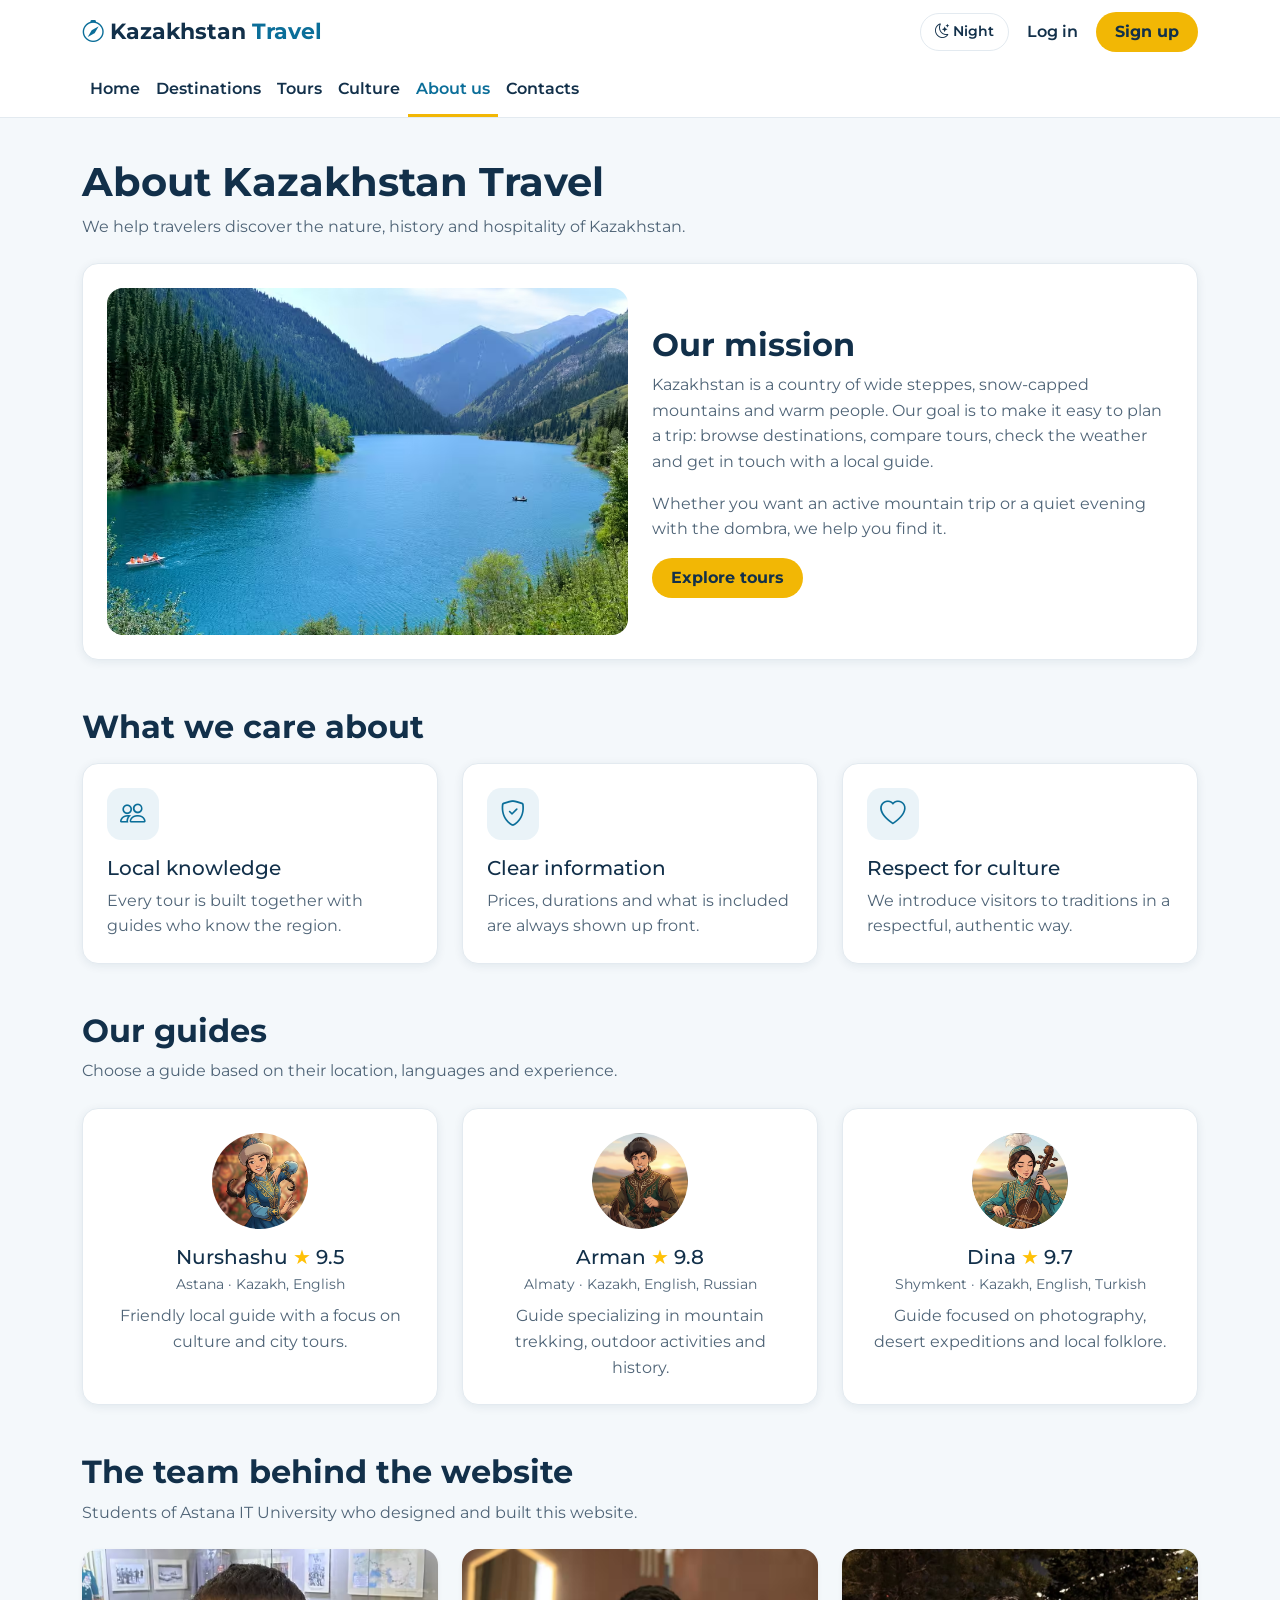
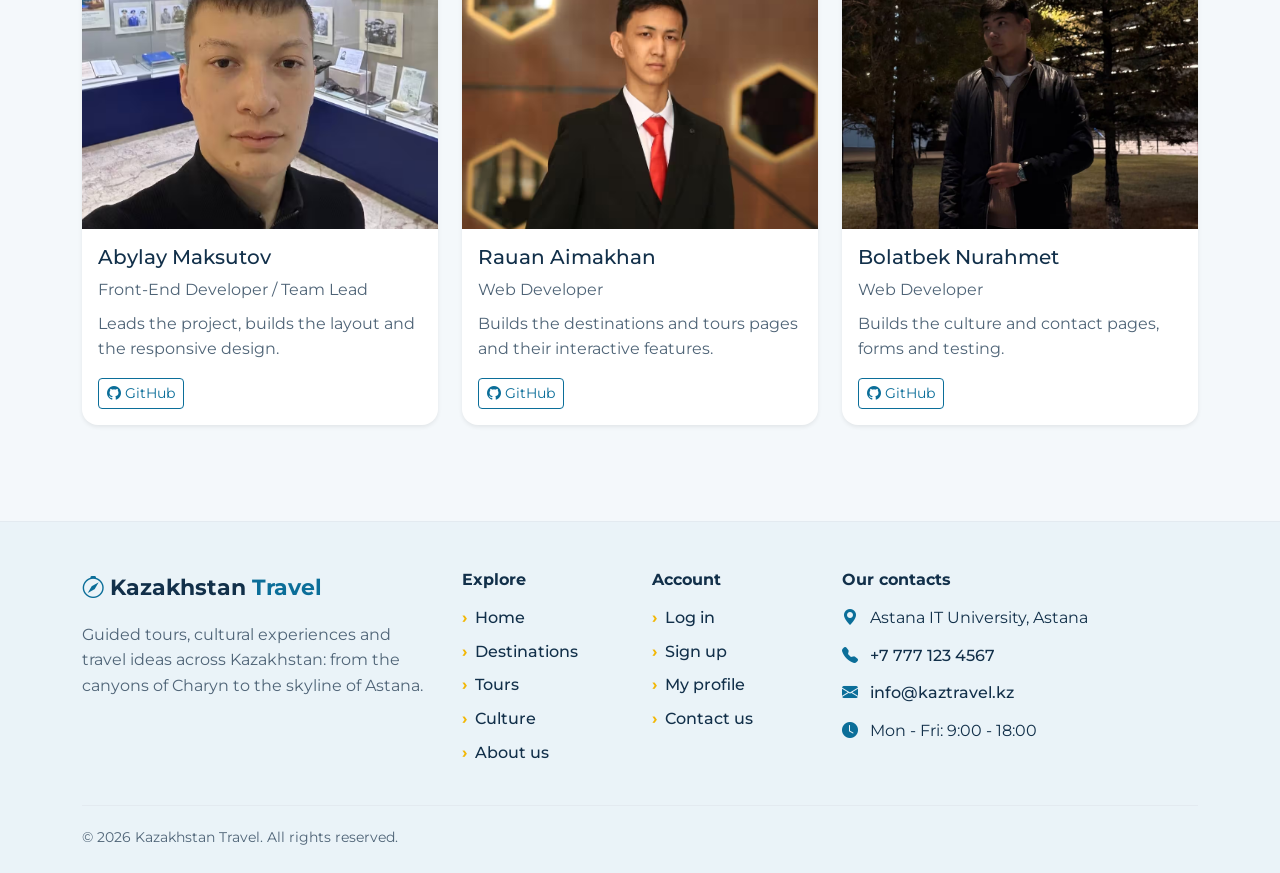
==== about.html @ e390ed1d "Remove unused sound files and delete team.html; update tours.html with new layout and content enhanc" ====
<!DOCTYPE html>
<html lang="en">

<head>
    <meta charset="UTF-8">
    <meta name="viewport" content="width=device-width, initial-scale=1.0">
    <meta name="description" content="About Kazakhstan Travel: our mission, guides and the team behind the website">
    <title>About us | Kazakhstan Travel</title>
    <link rel="icon" href="data:image/svg+xml,%3Csvg xmlns='http://www.w3.org/2000/svg' viewBox='0 0 100 100'%3E%3Ctext y='.9em' font-size='90'%3E%F0%9F%8F%94%EF%B8%8F%3C/text%3E%3C/svg%3E">
    <link href="https://cdn.jsdelivr.net/npm/bootstrap@5.3.3/dist/css/bootstrap.min.css" rel="stylesheet">
    <link href="https://cdn.jsdelivr.net/npm/bootstrap-icons@1.11.3/font/bootstrap-icons.min.css" rel="stylesheet">
    <link rel="stylesheet" href="css/style.css">
    <script src="js/theme.js"></script>
</head>

<body class="d-flex flex-column min-vh-100">
    <header class="site-header">
        <div class="container">
            <div class="header-top">
                <a class="brand" href="index.html"><i class="bi bi-compass" aria-hidden="true"></i> Kazakhstan <span>Travel</span></a>
                <div class="header-actions">
                    <button type="button" id="theme-toggle" class="btn-outline-brand" aria-pressed="false">Night</button>
                    <div id="auth-area">
                        <a href="login.html" class="auth-link">Log in</a>
                        <a href="register.html" class="btn-brand">Sign up</a>
                    </div>
                    <button type="button" class="menu-toggle d-lg-none" data-bs-toggle="collapse"
                        data-bs-target="#navbarNav" aria-controls="navbarNav" aria-expanded="false"
                        aria-label="Toggle navigation">&#9776;</button>
                </div>
            </div>
            <nav class="navbar navbar-expand-lg p-0" aria-label="Main navigation">
                <div class="collapse navbar-collapse" id="navbarNav">
                    <ul class="navbar-nav main-menu">
                    <li class="nav-item"><a class="nav-link" href="index.html">Home</a></li>
                    <li class="nav-item"><a class="nav-link" href="destinations.html">Destinations</a></li>
                    <li class="nav-item"><a class="nav-link" href="tours.html">Tours</a></li>
                    <li class="nav-item"><a class="nav-link" href="culture.html">Culture</a></li>
                    <li class="nav-item"><a class="nav-link active" href="about.html" aria-current="page">About us</a></li>
                    <li class="nav-item"><a class="nav-link" href="contact.html">Contacts</a></li>
                    </ul>
                </div>
            </nav>
        </div>
    </header>

    <main class="flex-grow-1">
        <div class="container">
            <header class="page-header">
                <h1 class="section-heading">About Kazakhstan Travel</h1>
                <p class="section-intro mb-0">We help travelers discover the nature, history and hospitality of Kazakhstan.</p>
            </header>

            <section class="mb-5" aria-labelledby="mission-title">
                <div class="panel">
                    <div class="row g-4 align-items-center">
                        <div class="col-12 col-md-6">
                            <img src="images/banner.avif" class="img-fluid rounded-4 w-100" alt="Landscape of Kazakhstan" loading="lazy">
                        </div>
                        <div class="col-12 col-md-6">
                            <h2 id="mission-title" class="section-heading">Our mission</h2>
                            <p class="text-secondary">Kazakhstan is a country of wide steppes, snow-capped mountains and warm people. Our goal is to make it easy to plan a trip: browse destinations, compare tours, check the weather and get in touch with a local guide.</p>
                            <p class="text-secondary mb-3">Whether you want an active mountain trip or a quiet evening with the dombra, we help you find it.</p>
                            <a href="tours.html" class="btn-brand">Explore tours</a>
                        </div>
                    </div>
                </div>
            </section>

            <section class="mb-5" aria-labelledby="values-title">
                <h2 id="values-title" class="section-heading mb-3">What we care about</h2>
                <div class="row g-4">
                    <div class="col-12 col-md-4"><article class="panel feature-card"><span class="feature-icon"><i class="bi bi-people" aria-hidden="true"></i></span><h3 class="h5">Local knowledge</h3><p class="text-secondary mb-0">Every tour is built together with guides who know the region.</p></article></div>
                    <div class="col-12 col-md-4"><article class="panel feature-card"><span class="feature-icon"><i class="bi bi-shield-check" aria-hidden="true"></i></span><h3 class="h5">Clear information</h3><p class="text-secondary mb-0">Prices, durations and what is included are always shown up front.</p></article></div>
                    <div class="col-12 col-md-4"><article class="panel feature-card"><span class="feature-icon"><i class="bi bi-heart" aria-hidden="true"></i></span><h3 class="h5">Respect for culture</h3><p class="text-secondary mb-0">We introduce visitors to traditions in a respectful, authentic way.</p></article></div>
                </div>
            </section>

            <section class="mb-5" aria-labelledby="guides-title">
                <h2 id="guides-title" class="section-heading">Our guides</h2>
                <p class="section-intro mb-4">Choose a guide based on their location, languages and experience.</p>
                <div class="row g-4">
                <div class="col-12 col-md-4">
                    <article class="panel text-center h-100 feature-card">
                        <img src="images/Nurshashy_avatar.avif" alt="Nurshashu, local guide" class="guide-avatar mb-3" loading="lazy">
                        <h3 class="h5 mb-1">Nurshashu <span class="text-warning">&#9733;</span> 9.5</h3>
                        <p class="small text-muted mb-2">Astana &middot; Kazakh, English</p>
                        <p class="text-secondary mb-0">Friendly local guide with a focus on culture and city tours.</p>
                    </article>
                </div>
                <div class="col-12 col-md-4">
                    <article class="panel text-center h-100 feature-card">
                        <img src="images/arman_guide.avif" alt="Arman, local guide" class="guide-avatar mb-3" loading="lazy">
                        <h3 class="h5 mb-1">Arman <span class="text-warning">&#9733;</span> 9.8</h3>
                        <p class="small text-muted mb-2">Almaty &middot; Kazakh, English, Russian</p>
                        <p class="text-secondary mb-0">Guide specializing in mountain trekking, outdoor activities and history.</p>
                    </article>
                </div>
                <div class="col-12 col-md-4">
                    <article class="panel text-center h-100 feature-card">
                        <img src="images/dina_guide.avif" alt="Dina, local guide" class="guide-avatar mb-3" loading="lazy">
                        <h3 class="h5 mb-1">Dina <span class="text-warning">&#9733;</span> 9.7</h3>
                        <p class="small text-muted mb-2">Shymkent &middot; Kazakh, English, Turkish</p>
                        <p class="text-secondary mb-0">Guide focused on photography, desert expeditions and local folklore.</p>
                    </article>
                </div>
                </div>
            </section>

            <section class="mb-5" aria-labelledby="team-title">
                <h2 id="team-title" class="section-heading">The team behind the website</h2>
                <p class="section-intro mb-4">Students of Astana IT University who designed and built this website.</p>
                <div class="row g-4">
                <div class="col-12 col-md-6 col-lg-4">
                    <article class="card h-100 border-0 shadow-sm place-card">
                        <img src="images/Abylai.avif" class="card-img-top team-image" alt="Abylay Maksutov" loading="lazy">
                        <div class="card-body d-flex flex-column">
                            <h3 class="h5 card-title">Abylay Maksutov</h3>
                            <p class="text-muted mb-2">Front-End Developer / Team Lead</p>
                            <p class="card-text text-secondary">Leads the project, builds the layout and the responsive design.</p>
                            <a href="https://github.com/Abylay612" target="_blank" rel="noopener noreferrer" class="btn btn-outline-primary btn-sm mt-auto align-self-start"><i class="bi bi-github" aria-hidden="true"></i> GitHub</a>
                        </div>
                    </article>
                </div>
                <div class="col-12 col-md-6 col-lg-4">
                    <article class="card h-100 border-0 shadow-sm place-card">
                        <img src="images/Rauan.avif" class="card-img-top team-image" alt="Rauan Aimakhan" loading="lazy">
                        <div class="card-body d-flex flex-column">
                            <h3 class="h5 card-title">Rauan Aimakhan</h3>
                            <p class="text-muted mb-2">Web Developer</p>
                            <p class="card-text text-secondary">Builds the destinations and tours pages and their interactive features.</p>
                            <a href="https://github.com/aymahanrauan-prog" target="_blank" rel="noopener noreferrer" class="btn btn-outline-primary btn-sm mt-auto align-self-start"><i class="bi bi-github" aria-hidden="true"></i> GitHub</a>
                        </div>
                    </article>
                </div>
                <div class="col-12 col-md-6 col-lg-4">
                    <article class="card h-100 border-0 shadow-sm place-card">
                        <img src="images/Nurakhmet.avif" class="card-img-top team-image" alt="Bolatbek Nurahmet" loading="lazy">
                        <div class="card-body d-flex flex-column">
                            <h3 class="h5 card-title">Bolatbek Nurahmet</h3>
                            <p class="text-muted mb-2">Web Developer</p>
                            <p class="card-text text-secondary">Builds the culture and contact pages, forms and testing.</p>
                            <a href="https://github.com/bolatbeknurakhmet" target="_blank" rel="noopener noreferrer" class="btn btn-outline-primary btn-sm mt-auto align-self-start"><i class="bi bi-github" aria-hidden="true"></i> GitHub</a>
                        </div>
                    </article>
                </div>
                </div>
            </section>
        </div>
    </main>

    <footer class="site-footer">
        <div class="container">
            <div class="row g-4">
                <div class="col-12 col-lg-4">
                    <a class="brand" href="index.html"><i class="bi bi-compass" aria-hidden="true"></i> Kazakhstan <span>Travel</span></a>
                    <p class="text-muted mt-3 mb-0">Guided tours, cultural experiences and travel ideas across Kazakhstan: from the canyons of Charyn to the skyline of Astana.</p>
                </div>
                <div class="col-6 col-lg-2">
                    <h2 class="footer-title">Explore</h2>
                    <ul class="footer-links">
                        <li><a href="index.html">Home</a></li>
                        <li><a href="destinations.html">Destinations</a></li>
                        <li><a href="tours.html">Tours</a></li>
                        <li><a href="culture.html">Culture</a></li>
                        <li><a href="about.html">About us</a></li>
                    </ul>
                </div>
                <div class="col-6 col-lg-2">
                    <h2 class="footer-title">Account</h2>
                    <ul class="footer-links">
                        <li><a href="login.html">Log in</a></li>
                        <li><a href="register.html">Sign up</a></li>
                        <li><a href="profile.html">My profile</a></li>
                        <li><a href="contact.html">Contact us</a></li>
                    </ul>
                </div>
                <div class="col-12 col-lg-4">
                    <h2 class="footer-title">Our contacts</h2>
                    <ul class="footer-contact">
                        <li><i class="bi bi-geo-alt-fill" aria-hidden="true"></i><span>Astana IT University, Astana</span></li>
                        <li><i class="bi bi-telephone-fill" aria-hidden="true"></i><a href="tel:+77771234567">+7 777 123 4567</a></li>
                        <li><i class="bi bi-envelope-fill" aria-hidden="true"></i><a href="mailto:info@kaztravel.kz">info@kaztravel.kz</a></li>
                        <li><i class="bi bi-clock-fill" aria-hidden="true"></i><span>Mon - Fri: 9:00 - 18:00</span></li>
                    </ul>
                </div>
            </div>
            <div class="footer-bottom">&copy; 2026 Kazakhstan Travel. All rights reserved.</div>
        </div>
    </footer>
    <button type="button" id="back-to-top" class="back-to-top" aria-label="Back to top"><i class="bi bi-chevron-up" aria-hidden="true"></i></button>

    <script src="https://cdn.jsdelivr.net/npm/bootstrap@5.3.3/dist/js/bootstrap.bundle.min.js"></script>
    <script src="js/auth.js"></script>
    <script src="js/favorites.js"></script>
    <script src="js/nav.js"></script>
    <script src="js/main.js"></script>
</body>

</html>
---- css/style.css ----
/* =========================================================
   Kazakhstan Travel - main stylesheet
   1. Design tokens (colours)   2. Bootstrap overrides
   3. Header / footer           4. Components
   5. Pages                     6. Animations and dark mode
   ========================================================= */
@import url('https://fonts.googleapis.com/css2?family=Montserrat:wght@400;500;600;700&display=swap');

/* ---------- 1. Design tokens ---------- */
:root {
    --brand: #0B6E99;          /* main blue (links, headings, active items) */
    --brand-dark: #095A7D;
    --on-brand: #FFFFFF;       /* text colour placed on the brand blue */
    --accent: #F2B705;         /* gold accent (main buttons, active underline) */
    --accent-hover: #D99F00;
    --ink: #12304A;            /* main text */
    --muted: #4F6477;          /* secondary text */
    --surface: #FFFFFF;        /* cards, header */
    --surface-2: #EAF3F8;      /* soft blocks */
    --page-bg: #F4F8FB;
    --line: #E3EAF0;
    --shadow: 0 2px 10px rgba(18, 48, 74, 0.08);
}

[data-bs-theme="dark"] {
    --brand: #5CC0E8;
    --brand-dark: #8ED3F0;
    --on-brand: #0B1A24;
    --accent-hover: #FFCB2E;
    --ink: #E8EEF4;
    --muted: #A9B6C3;
    --surface: #1B242D;
    --surface-2: #243240;
    --page-bg: #11171D;
    --line: #2E3A46;
    --shadow: 0 2px 10px rgba(0, 0, 0, 0.35);
}

/* ---------- 2. Bootstrap overrides ---------- */
:root,
[data-bs-theme="light"],
[data-bs-theme="dark"] {
    --bs-body-bg: var(--page-bg);
    --bs-body-color: var(--ink);
    --bs-border-color: var(--line);
    --bs-link-color: var(--brand);
    --bs-link-hover-color: var(--brand-dark);
}

body {
    font-family: 'Montserrat', sans-serif;
    line-height: 1.6;
}

h1, h2, h3, h4, h5 { font-weight: 700; color: var(--ink); }
h1 { font-size: 1.9rem; }
@media (min-width: 992px) { h1 { font-size: 2.5rem; } }

a { color: var(--brand); }
.text-secondary, .text-muted { color: var(--muted) !important; }
.text-primary { color: var(--brand) !important; }

.btn-primary {
    --bs-btn-color: var(--on-brand);
    --bs-btn-bg: var(--brand);
    --bs-btn-border-color: var(--brand);
    --bs-btn-hover-color: var(--on-brand);
    --bs-btn-hover-bg: var(--brand-dark);
    --bs-btn-hover-border-color: var(--brand-dark);
    --bs-btn-active-color: var(--on-brand);
    --bs-btn-active-bg: var(--brand-dark);
    --bs-btn-active-border-color: var(--brand-dark);
    --bs-btn-disabled-color: var(--on-brand);
    --bs-btn-disabled-bg: var(--brand);
    --bs-btn-disabled-border-color: var(--brand);
}

.btn-outline-primary {
    --bs-btn-color: var(--brand);
    --bs-btn-border-color: var(--brand);
    --bs-btn-hover-color: var(--on-brand);
    --bs-btn-hover-bg: var(--brand);
    --bs-btn-hover-border-color: var(--brand);
    --bs-btn-active-color: var(--on-brand);
    --bs-btn-active-bg: var(--brand);
    --bs-btn-active-border-color: var(--brand);
}

.card {
    --bs-card-bg: var(--surface);
    --bs-card-border-color: var(--line);
    border-radius: 1rem;
    overflow: hidden;
}

.form-control, .form-select {
    background-color: var(--surface);
    border-color: var(--line);
    color: var(--ink);
}

.form-control:focus, .form-select:focus {
    border-color: var(--brand);
    box-shadow: 0 0 0 0.2rem rgba(11, 110, 153, 0.25);
    background-color: var(--surface);
    color: var(--ink);
}

:focus-visible { outline: 3px solid var(--accent); outline-offset: 2px; }

/* ---------- 3. Header ---------- */
.site-header {
    position: sticky;
    top: 0;
    z-index: 1030;
    background: var(--surface);
    border-bottom: 1px solid var(--line);
}

.header-top {
    display: flex;
    align-items: center;
    justify-content: space-between;
    gap: 1rem;
    padding: 0.75rem 0;
}

.brand {
    font-size: 1.4rem;
    font-weight: 700;
    color: var(--ink);
    text-decoration: none;
    white-space: nowrap;
}

.brand span, .brand i { color: var(--brand); }
.brand:hover { color: var(--ink); }

.header-actions { display: flex; align-items: center; gap: 0.5rem; }
#auth-area { display: flex; align-items: center; gap: 0.5rem; }

.auth-link {
    color: var(--ink);
    font-weight: 600;
    text-decoration: none;
    padding: 0.4rem 0.6rem;
}

.auth-link:hover { color: var(--brand); }

.btn-brand {
    display: inline-block;
    background: var(--accent);
    color: #12304A;
    border: 0;
    border-radius: 999px;
    padding: 0.45rem 1.2rem;
    font-weight: 700;
    text-decoration: none;
    cursor: pointer;
    transition: background-color 0.2s ease, transform 0.2s ease, box-shadow 0.2s ease;
}

.btn-brand:hover {
    background: var(--accent-hover);
    color: #12304A;
    transform: translateY(-2px);
    box-shadow: 0 6px 14px rgba(242, 183, 5, 0.35);
}

.btn-brand-sm { padding: 0.3rem 0.9rem; font-size: 0.875rem; }

.btn-outline-brand {
    border: 1px solid var(--line);
    background: transparent;
    color: var(--ink);
    border-radius: 999px;
    padding: 0.4rem 0.9rem;
    font-weight: 600;
    font-size: 0.9rem;
    transition: border-color 0.2s ease, color 0.2s ease;
}

.btn-outline-brand:hover { border-color: var(--brand); color: var(--brand); }

.menu-toggle {
    background: none;
    border: 1px solid var(--line);
    border-radius: 0.5rem;
    color: var(--ink);
    font-size: 1.25rem;
    line-height: 1;
    padding: 0.35rem 0.7rem;
}

.main-menu .nav-link {
    color: var(--ink);
    font-weight: 600;
    padding: 0.75rem 1rem;
    border-bottom: 3px solid transparent;
    transition: color 0.2s ease, border-color 0.2s ease;
}

.main-menu .nav-link:hover { color: var(--brand); }
.main-menu .nav-link.active { color: var(--brand); border-bottom-color: var(--accent); }

@media (max-width: 991.98px) {
    .main-menu .nav-link { border-bottom: 0; border-left: 3px solid transparent; padding: 0.6rem 0.75rem; }
    .main-menu .nav-link.active { border-left-color: var(--accent); }
    #auth-area .auth-link { display: none; }
}

/* ---------- Footer ---------- */
.site-footer {
    background: var(--surface-2);
    border-top: 1px solid var(--line);
    padding: 3rem 0 1.5rem;
    margin-top: 3rem;
}

.footer-title { font-size: 1rem; margin-bottom: 1rem; }

.footer-links { list-style: none; padding: 0; margin: 0; }
.footer-links li { margin-bottom: 0.5rem; }

.footer-links a, .footer-contact a {
    color: var(--ink);
    text-decoration: none;
    font-weight: 500;
    transition: color 0.2s ease;
}

.footer-links a:hover, .footer-contact a:hover { color: var(--brand); }
.footer-links a::before { content: "\203A"; color: var(--accent); margin-right: 0.5rem; font-weight: 700; }

.footer-contact { list-style: none; padding: 0; margin: 0; }
.footer-contact li { display: flex; gap: 0.75rem; margin-bottom: 0.75rem; align-items: flex-start; }
.footer-contact i { color: var(--brand); }

.footer-bottom {
    border-top: 1px solid var(--line);
    margin-top: 2rem;
    padding-top: 1.25rem;
    color: var(--muted);
    font-size: 0.9rem;
}

.back-to-top {
    position: fixed;
    right: 1.25rem;
    bottom: 1.25rem;
    z-index: 1020;
    width: 46px;
    height: 46px;
    border: 0;
    border-radius: 0.75rem;
    background: var(--accent);
    color: #12304A;
    font-size: 1.2rem;
    box-shadow: var(--shadow);
    opacity: 0;
    visibility: hidden;
    transform: translateY(10px);
    transition: opacity 0.25s ease, transform 0.25s ease, visibility 0s linear 0.25s;
}

.back-to-top.show { opacity: 1; visibility: visible; transform: translateY(0); transition: opacity 0.25s ease, transform 0.25s ease; }
.back-to-top:hover { background: var(--accent-hover); }

/* ---------- 4. Components ---------- */
.panel {
    background: var(--surface);
    border: 1px solid var(--line);
    border-radius: 1rem;
    padding: 1.5rem;
    box-shadow: var(--shadow);
}

.section-heading { font-weight: 700; margin-bottom: 0.5rem; }
.section-intro { color: var(--muted); max-width: 640px; }
.page-header { padding: 2.5rem 0 1.5rem; }

.feature-card { height: 100%; transition: transform 0.25s ease, box-shadow 0.25s ease; }
.feature-card:hover { transform: translateY(-4px); box-shadow: 0 10px 24px rgba(18, 48, 74, 0.14); }

.feature-icon {
    width: 52px;
    height: 52px;
    display: inline-flex;
    align-items: center;
    justify-content: center;
    border-radius: 0.9rem;
    background: var(--surface-2);
    color: var(--brand);
    font-size: 1.6rem;
    margin-bottom: 1rem;
}

.card-fixed-image { height: 210px; object-fit: cover; }
.team-image { height: 280px; object-fit: cover; }
.guide-avatar { width: 96px; height: 96px; object-fit: cover; border-radius: 50%; }

.place-card { transition: transform 0.25s ease, box-shadow 0.25s ease; }
.place-card:hover { transform: translateY(-4px); box-shadow: 0 10px 24px rgba(18, 48, 74, 0.16); }
.place-media { position: relative; }
.place-region { font-size: 0.8rem; font-weight: 600; color: var(--brand); text-transform: uppercase; letter-spacing: 0.04em; }

/* Heart (save) button on cards */
.fav-btn {
    position: absolute;
    top: 0.75rem;
    right: 0.75rem;
    width: 38px;
    height: 38px;
    border: 0;
    border-radius: 50%;
    background: rgba(255, 255, 255, 0.92);
    color: #12304A;
    font-size: 1.1rem;
    display: inline-flex;
    align-items: center;
    justify-content: center;
    transition: transform 0.2s ease, color 0.2s ease;
}

.fav-btn:hover { transform: scale(1.12); color: #d6336c; }
.fav-btn.saved { color: #d6336c; }
.tour-card .fav-btn { position: static; flex-shrink: 0; }

/* Region filter chips */
.region-chip {
    border: 1px solid var(--line);
    background: var(--surface);
    color: var(--ink);
    border-radius: 999px;
    padding: 0.4rem 1rem;
    font-weight: 600;
    font-size: 0.9rem;
    transition: background-color 0.2s ease, color 0.2s ease, border-color 0.2s ease, transform 0.2s ease;
}

.region-chip:hover { border-color: var(--brand); color: var(--brand); transform: translateY(-1px); }
.region-chip.active { background: var(--brand); border-color: var(--brand); color: var(--on-brand); }

/* ---------- 5. Pages ---------- */
/* Hero (home page) */
.hero {
    position: relative;
    display: flex;
    align-items: center;
    min-height: 520px;
    margin-top: 1.5rem;
    border-radius: 1.5rem;
    overflow: hidden;
    color: #fff;
    background: linear-gradient(rgba(9, 36, 56, 0.55), rgba(9, 36, 56, 0.65)), url('../images/banner1.avif') center / cover no-repeat;
}

.hero h1 { color: #fff; font-size: 2rem; text-shadow: 0 2px 12px rgba(0, 0, 0, 0.35); }
@media (min-width: 768px) { .hero h1 { font-size: 3.2rem; } }
.hero-kicker { color: var(--accent); font-weight: 700; letter-spacing: 0.04em; }
.hero p.lead { color: rgba(255, 255, 255, 0.92); max-width: 620px; margin-inline: auto; }

.hero-search {
    display: flex;
    gap: 0.5rem;
    background: #fff;
    border-radius: 999px;
    padding: 0.4rem;
    max-width: 640px;
    margin: 0 auto;
}

.hero-search input { border: 0; background: transparent; color: #12304A; box-shadow: none !important; padding-left: 1.1rem; }
.hero-search input::placeholder { color: #5b6e80; }

.hero-chips a {
    display: inline-block;
    margin: 0.25rem;
    padding: 0.3rem 0.9rem;
    border: 1px solid rgba(255, 255, 255, 0.6);
    border-radius: 999px;
    color: #fff;
    text-decoration: none;
    font-size: 0.9rem;
    transition: background-color 0.2s ease, color 0.2s ease;
}

.hero-chips a:hover { background: #fff; color: #12304A; }

/* Hot offer (destinations page) */
.hot-offer {
    min-height: 380px;
    background: linear-gradient(rgba(0, 0, 0, 0.25), rgba(0, 0, 0, 0.25)), url('../images/Charyn.jpg') center / cover no-repeat;
}

.hot-offer-overlay { min-height: 380px; display: flex; flex-direction: column; justify-content: center; align-items: flex-start; }
.glass-card { width: min(100%, 500px); background: rgba(20, 30, 40, 0.72); backdrop-filter: blur(8px); border-radius: 1rem; color: #fff; }
.glass-card h2 { color: #fff; }

/* API widgets */
.fact-tile { background: var(--surface-2); border-radius: 0.9rem; padding: 1rem 1.1rem; height: 100%; }
.fact-tile .label { font-size: 0.78rem; font-weight: 600; text-transform: uppercase; letter-spacing: 0.04em; color: var(--muted); }
.fact-tile .value { font-size: 1.15rem; font-weight: 700; color: var(--ink); }
.flag-img { height: 56px; border-radius: 0.4rem; border: 1px solid var(--line); }

.weather-now { display: flex; align-items: center; gap: 1rem; }
.weather-now i { font-size: 3rem; color: var(--accent); }
.weather-temp { font-size: 2.2rem; font-weight: 700; line-height: 1; }

.status-box { display: flex; align-items: center; gap: 0.75rem; color: var(--muted); }

/* Tours page */
.tour-card {
    min-height: 340px;
    background-size: cover;
    background-position: center;
    border-radius: 1rem;
    overflow: hidden;
    color: #fff;
    transition: transform 0.25s ease, box-shadow 0.25s ease;
}

.tour-card:hover { transform: translateY(-4px); box-shadow: 0 0.75rem 1.5rem rgba(0, 0, 0, 0.25); }
.tour-card-content { min-height: 340px; background: linear-gradient(to bottom, rgba(0, 0, 0, 0.15), rgba(0, 0, 0, 0.1) 45%, rgba(0, 0, 0, 0.82)); }
.tour-overlay { background: rgba(0, 0, 0, 0.2); }
.tour-overlay h2 { color: #fff; }

.rating-row { display: flex; align-items: center; flex-wrap: wrap; gap: 0.5rem; }
.rating-stars { display: inline-flex; gap: 0.1rem; }
.star { padding: 0 0.1rem; border: 0; background: transparent; font-size: 1.5rem; line-height: 1; color: rgba(255, 255, 255, 0.55); cursor: pointer; transition: color 0.2s ease, transform 0.2s ease; }
.star:hover { color: #ffe08a; transform: scale(1.2); }
.star.selected { color: #ffc107; }

/* FAQ accordion */
.faq-item { border: 1px solid var(--line); border-radius: 0.75rem; overflow: hidden; background: var(--surface); }
.faq-question { width: 100%; display: flex; justify-content: space-between; align-items: center; gap: 1rem; padding: 1rem 1.25rem; border: 0; background: transparent; text-align: left; font-weight: 600; color: var(--ink); }
.faq-question:hover, .faq-question[aria-expanded="true"] { background: var(--surface-2); }
.faq-icon { font-size: 1.4rem; line-height: 1; transition: transform 0.3s ease; }
.faq-question[aria-expanded="true"] .faq-icon { transform: rotate(45deg); }
.faq-answer { max-height: 0; overflow: hidden; visibility: hidden; transition: max-height 0.35s ease, visibility 0s linear 0.35s; }
.faq-answer.open { visibility: visible; transition: max-height 0.35s ease, visibility 0s; }
.faq-answer-inner { padding: 0 1.25rem 1rem; }

/* Culture page */
.more-info { padding: 0.75rem 1rem; border-left: 3px solid var(--brand); background: var(--surface-2); border-radius: 0 0.5rem 0.5rem 0; }
.fact-block { border-left: 5px solid var(--accent); }
.gallery-image { width: 100%; height: 220px; object-fit: cover; border-radius: 0.9rem; transition: transform 0.3s ease; }
.gallery-image:hover { transform: scale(1.03); }

/* Forms */
.progress-bar { background-color: var(--brand); transition: width 0.35s ease; }
.summary-list { background: var(--surface-2); }
.summary-list dt { font-size: 0.8rem; text-transform: uppercase; color: var(--muted); }
.summary-list dd { font-weight: 600; margin-bottom: 0.75rem; word-break: break-word; }
.auth-card { max-width: 520px; margin: 0 auto; }

/* Profile */
.avatar {
    width: 96px;
    height: 96px;
    border-radius: 50%;
    margin: 0 auto 1rem;
    display: flex;
    align-items: center;
    justify-content: center;
    background: var(--brand);
    color: var(--on-brand);
    font-size: 2.2rem;
    font-weight: 700;
}

.detail-row { display: flex; flex-wrap: wrap; gap: 0.25rem 1rem; padding: 0.75rem 0; border-bottom: 1px solid var(--line); }
.detail-row:last-child { border-bottom: 0; }
.detail-row dt { flex: 0 0 150px; color: var(--muted); font-weight: 600; }
.detail-row dd { margin: 0; font-weight: 600; word-break: break-word; }
.saved-item { display: flex; align-items: center; gap: 0.9rem; padding: 0.6rem 0; border-bottom: 1px solid var(--line); }
.saved-item:last-child { border-bottom: 0; }
.saved-item img { width: 64px; height: 48px; object-fit: cover; border-radius: 0.5rem; }

/* Popup */
.popup-overlay { position: fixed; inset: 0; z-index: 2000; display: flex; align-items: center; justify-content: center; padding: 1rem; background: rgba(0, 0, 0, 0.55); opacity: 0; visibility: hidden; transition: opacity 0.25s ease, visibility 0s linear 0.25s; }
.popup-overlay.show { opacity: 1; visibility: visible; transition: opacity 0.25s ease, visibility 0s; }
.popup-window { position: relative; width: min(100%, 440px); max-height: 90vh; overflow-y: auto; padding: 2rem 1.5rem 1.5rem; background: var(--surface); border-radius: 1rem; transform: translateY(-20px); transition: transform 0.25s ease; }
.popup-overlay.show .popup-window { transform: translateY(0); }
.popup-close { position: absolute; top: 0.5rem; right: 0.75rem; border: 0; background: transparent; font-size: 2rem; line-height: 1; color: var(--muted); }
.popup-close:hover { color: var(--ink); }

.cta-band { background: var(--surface-2); border-radius: 1.5rem; padding: 3rem 1.5rem; text-align: center; }

/* ---------- 6. Animations ---------- */
@keyframes fadeInUp { from { opacity: 0; transform: translateY(16px); } to { opacity: 1; transform: translateY(0); } }
@keyframes starPop { 0% { transform: scale(1); } 50% { transform: scale(1.6) rotate(-12deg); } 100% { transform: scale(1); } }
@keyframes slideIn { from { opacity: 0; transform: translateX(24px); } to { opacity: 1; transform: translateX(0); } }

.fade-in-up { animation: fadeInUp 0.5s ease both; }
.star-pop { animation: starPop 0.4s ease; }
.slide-in { animation: slideIn 0.35s ease both; }

/* Scroll reveal: only hidden when JavaScript is running (class "js" is set in theme.js) */
.js .reveal { opacity: 0; transform: translateY(18px); transition: opacity 0.6s ease, transform 0.6s ease; }
.js .reveal.is-visible { opacity: 1; transform: none; }

body, .panel, .card, .site-header, .site-footer, .faq-item, .popup-window {
    transition: background-color 0.4s ease, color 0.4s ease, border-color 0.4s ease;
}

[data-bs-theme="dark"] .fav-btn { background: rgba(27, 36, 45, 0.92); color: #E8EEF4; }

@media (prefers-reduced-motion: reduce) {
    *, *::before, *::after { animation: none !important; transition: none !important; scroll-behavior: auto !important; }
    .js .reveal { opacity: 1; transform: none; }
}
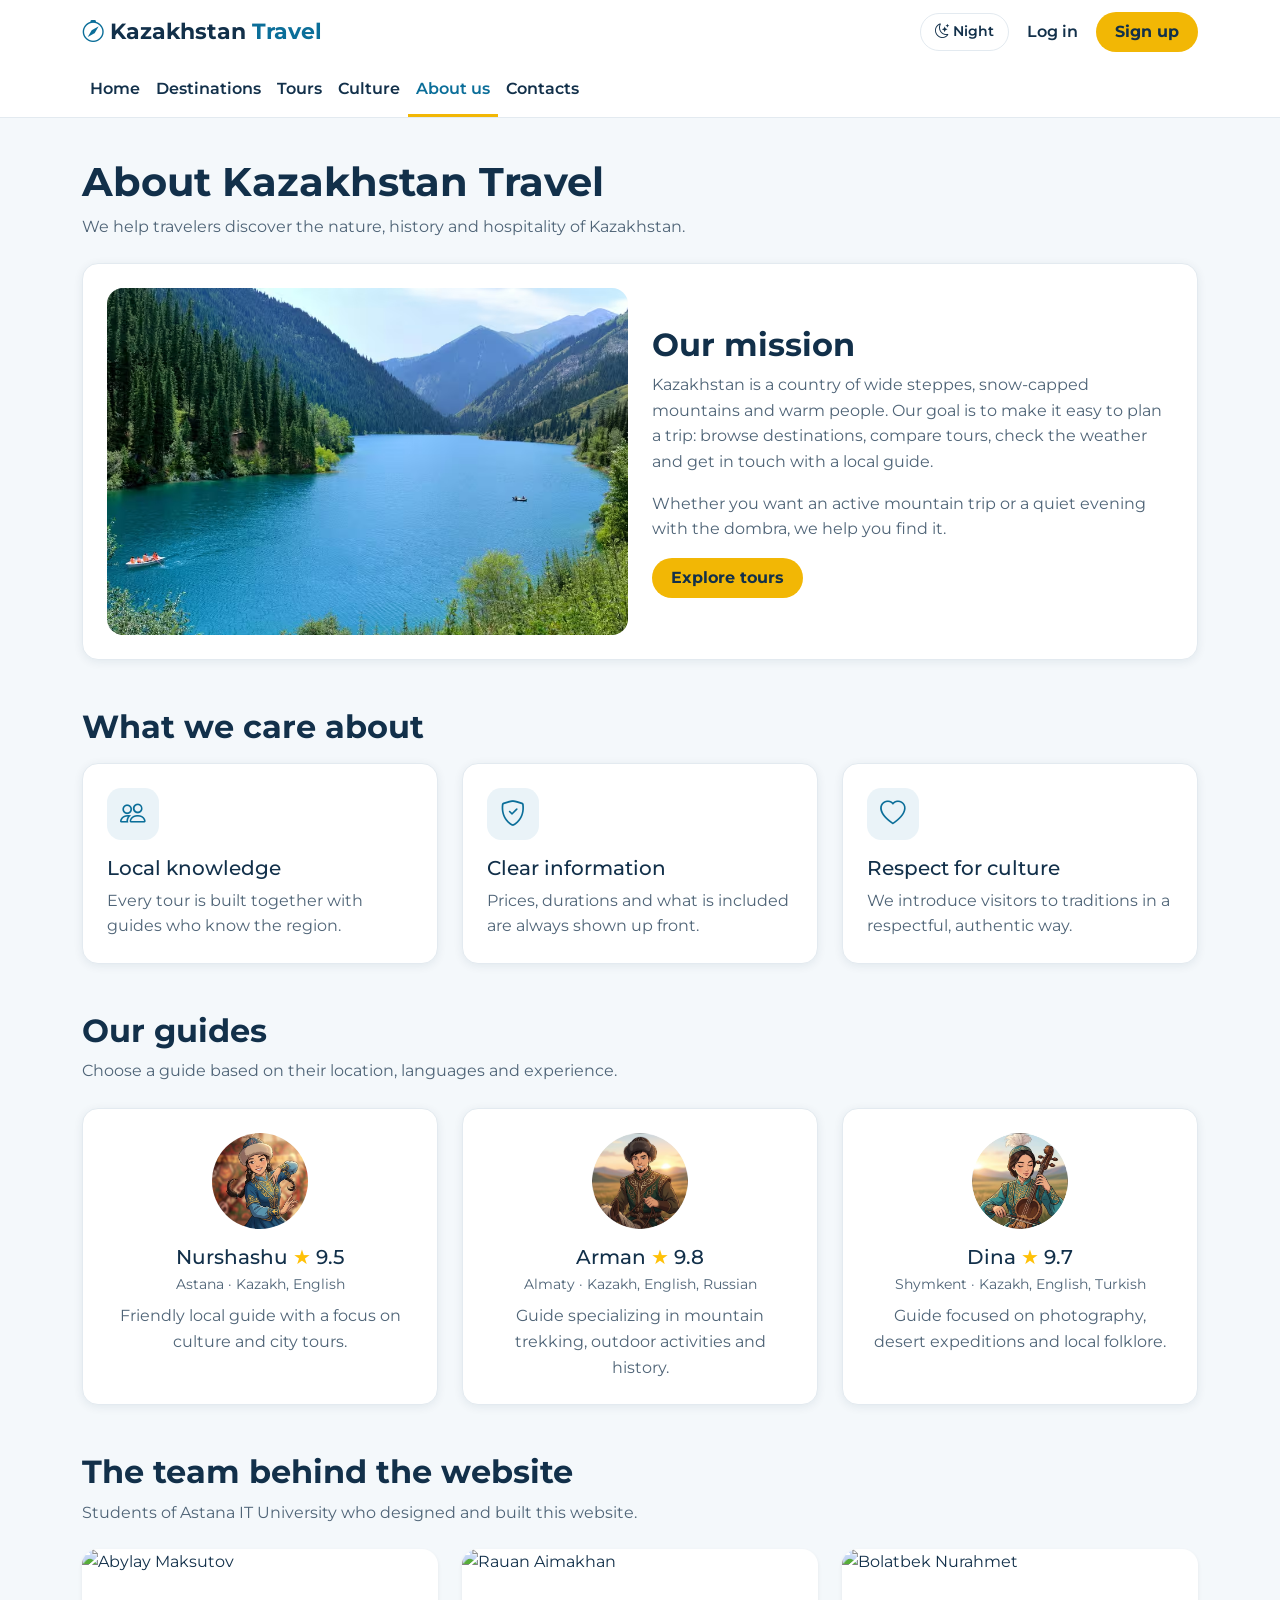
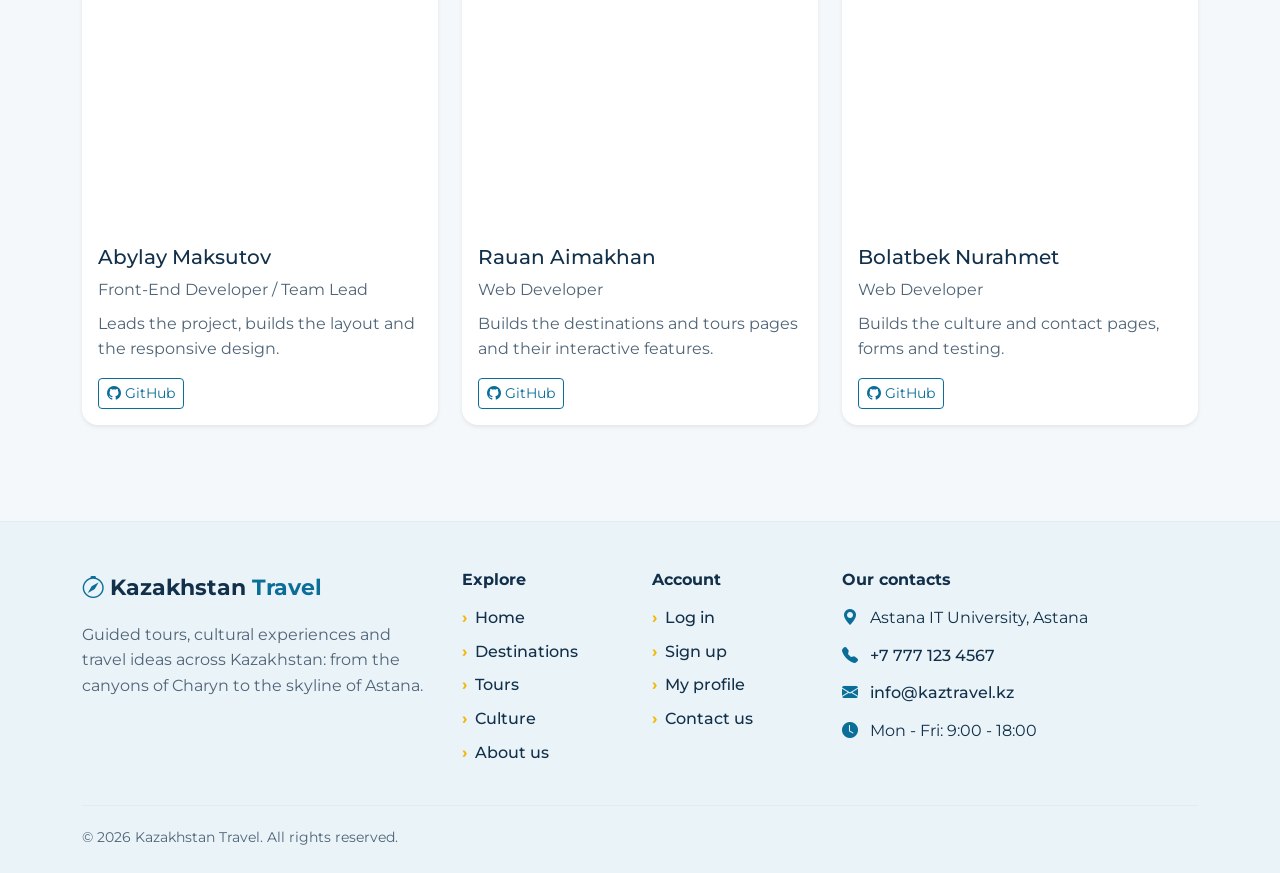
==== commit 580bfcca: "Refactor project structure and update styles - Removed .vscode/launch.json as it was no longer neede" ====
--- a/about.html
+++ b/about.html
@@ -7,6 +7,9 @@
     <meta name="description" content="About Kazakhstan Travel: our mission, guides and the team behind the website">
     <title>About us | Kazakhstan Travel</title>
     <link rel="icon" href="data:image/svg+xml,%3Csvg xmlns='http://www.w3.org/2000/svg' viewBox='0 0 100 100'%3E%3Ctext y='.9em' font-size='90'%3E%F0%9F%8F%94%EF%B8%8F%3C/text%3E%3C/svg%3E">
+    <link rel="preconnect" href="https://fonts.googleapis.com">
+    <link rel="preconnect" href="https://fonts.gstatic.com" crossorigin>
+    <link href="https://fonts.googleapis.com/css2?family=Montserrat:wght@400;500;600;700&display=swap" rel="stylesheet">
     <link href="https://cdn.jsdelivr.net/npm/bootstrap@5.3.3/dist/css/bootstrap.min.css" rel="stylesheet">
     <link href="https://cdn.jsdelivr.net/npm/bootstrap-icons@1.11.3/font/bootstrap-icons.min.css" rel="stylesheet">
     <link rel="stylesheet" href="css/style.css">
@@ -82,7 +85,7 @@
                 <div class="row g-4">
                 <div class="col-12 col-md-4">
                     <article class="panel text-center h-100 feature-card">
-                        <img src="images/Nurshashy_avatar.avif" alt="Nurshashu, local guide" class="guide-avatar mb-3" loading="lazy">
+                        <img src="images/nurshashy-avatar.avif" alt="Nurshashu, local guide" class="guide-avatar mb-3" loading="lazy">
                         <h3 class="h5 mb-1">Nurshashu <span class="text-warning">&#9733;</span> 9.5</h3>
                         <p class="small text-muted mb-2">Astana &middot; Kazakh, English</p>
                         <p class="text-secondary mb-0">Friendly local guide with a focus on culture and city tours.</p>
@@ -90,7 +93,7 @@
                 </div>
                 <div class="col-12 col-md-4">
                     <article class="panel text-center h-100 feature-card">
-                        <img src="images/arman_guide.avif" alt="Arman, local guide" class="guide-avatar mb-3" loading="lazy">
+                        <img src="images/arman-guide.avif" alt="Arman, local guide" class="guide-avatar mb-3" loading="lazy">
                         <h3 class="h5 mb-1">Arman <span class="text-warning">&#9733;</span> 9.8</h3>
                         <p class="small text-muted mb-2">Almaty &middot; Kazakh, English, Russian</p>
                         <p class="text-secondary mb-0">Guide specializing in mountain trekking, outdoor activities and history.</p>
@@ -98,7 +101,7 @@
                 </div>
                 <div class="col-12 col-md-4">
                     <article class="panel text-center h-100 feature-card">
-                        <img src="images/dina_guide.avif" alt="Dina, local guide" class="guide-avatar mb-3" loading="lazy">
+                        <img src="images/dina-guide.avif" alt="Dina, local guide" class="guide-avatar mb-3" loading="lazy">
                         <h3 class="h5 mb-1">Dina <span class="text-warning">&#9733;</span> 9.7</h3>
                         <p class="small text-muted mb-2">Shymkent &middot; Kazakh, English, Turkish</p>
                         <p class="text-secondary mb-0">Guide focused on photography, desert expeditions and local folklore.</p>
@@ -113,7 +116,7 @@
                 <div class="row g-4">
                 <div class="col-12 col-md-6 col-lg-4">
                     <article class="card h-100 border-0 shadow-sm place-card">
-                        <img src="images/Abylai.avif" class="card-img-top team-image" alt="Abylay Maksutov" loading="lazy">
+                        <img src="images/abylai.avif" class="card-img-top team-image" alt="Abylay Maksutov" loading="lazy">
                         <div class="card-body d-flex flex-column">
                             <h3 class="h5 card-title">Abylay Maksutov</h3>
                             <p class="text-muted mb-2">Front-End Developer / Team Lead</p>
@@ -124,7 +127,7 @@
                 </div>
                 <div class="col-12 col-md-6 col-lg-4">
                     <article class="card h-100 border-0 shadow-sm place-card">
-                        <img src="images/Rauan.avif" class="card-img-top team-image" alt="Rauan Aimakhan" loading="lazy">
+                        <img src="images/rauan.avif" class="card-img-top team-image" alt="Rauan Aimakhan" loading="lazy">
                         <div class="card-body d-flex flex-column">
                             <h3 class="h5 card-title">Rauan Aimakhan</h3>
                             <p class="text-muted mb-2">Web Developer</p>
@@ -135,7 +138,7 @@
                 </div>
                 <div class="col-12 col-md-6 col-lg-4">
                     <article class="card h-100 border-0 shadow-sm place-card">
-                        <img src="images/Nurakhmet.avif" class="card-img-top team-image" alt="Bolatbek Nurahmet" loading="lazy">
+                        <img src="images/nurakhmet.avif" class="card-img-top team-image" alt="Bolatbek Nurahmet" loading="lazy">
                         <div class="card-body d-flex flex-column">
                             <h3 class="h5 card-title">Bolatbek Nurahmet</h3>
                             <p class="text-muted mb-2">Web Developer</p>
--- a/css/style.css
+++ b/css/style.css
@@ -4,8 +4,6 @@
    3. Header / footer           4. Components
    5. Pages                     6. Animations and dark mode
    ========================================================= */
-@import url('https://fonts.googleapis.com/css2?family=Montserrat:wght@400;500;600;700&display=swap');
-
 /* ---------- 1. Design tokens ---------- */
 :root {
     --brand: #0B6E99;          /* main blue (links, headings, active items) */
@@ -107,6 +105,16 @@
 }
 
 :focus-visible { outline: 3px solid var(--accent); outline-offset: 2px; }
+
+@media (max-width: 575.98px) {
+    .header-top { gap: 0.5rem; }
+    .brand { font-size: 1.05rem; }
+    .brand i { display: none; }
+    .header-actions, #auth-area { gap: 0.35rem; }
+    .btn-outline-brand { padding: 0.3rem 0.6rem; font-size: 0.8rem; }
+    .btn-brand { padding: 0.35rem 0.8rem; font-size: 0.85rem; white-space: nowrap; }
+    .menu-toggle { padding: 0.3rem 0.55rem; }
+}
 
 /* ---------- 3. Header ---------- */
 .site-header {
@@ -353,7 +361,7 @@
     border-radius: 1.5rem;
     overflow: hidden;
     color: #fff;
-    background: linear-gradient(rgba(9, 36, 56, 0.55), rgba(9, 36, 56, 0.65)), url('../images/banner1.avif') center / cover no-repeat;
+    background: linear-gradient(rgba(9, 36, 56, 0.55), rgba(9, 36, 56, 0.65)), url('../images/banner-wide.avif') center / cover no-repeat;
 }
 
 .hero h1 { color: #fff; font-size: 2rem; text-shadow: 0 2px 12px rgba(0, 0, 0, 0.35); }
@@ -391,7 +399,7 @@
 /* Hot offer (destinations page) */
 .hot-offer {
     min-height: 380px;
-    background: linear-gradient(rgba(0, 0, 0, 0.25), rgba(0, 0, 0, 0.25)), url('../images/Charyn.jpg') center / cover no-repeat;
+    background: linear-gradient(rgba(0, 0, 0, 0.25), rgba(0, 0, 0, 0.25)), url('../images/charyn.jpg') center / cover no-repeat;
 }
 
 .hot-offer-overlay { min-height: 380px; display: flex; flex-direction: column; justify-content: center; align-items: flex-start; }
@@ -511,3 +519,43 @@
     *, *::before, *::after { animation: none !important; transition: none !important; scroll-behavior: auto !important; }
     .js .reveal { opacity: 1; transform: none; }
 }
+
+@media (max-width: 991.98px) {
+    .header-top {
+        display: grid;
+        grid-template-columns: minmax(0, 1fr) auto minmax(0, 1fr);
+        grid-template-areas:
+            "theme . ."
+            "menu  brand     .";
+        align-items: center;
+        gap: 0;
+        padding: 0;
+    }
+    /* full-width tinted strip behind the first row */
+    .header-top::before {
+        content: "";
+        grid-area: 1 / 1 / 2 / -1;
+        margin: 0 calc(50% - 50vw);
+        align-self: stretch;
+        background: var(--surface-2);
+        border-bottom: 1px solid var(--line);
+    }
+    .header-actions { display: contents; }   /* its children join the grid */
+
+    #theme-toggle { grid-area: theme; justify-self: start; margin: 0.35rem 0; padding: 0.25rem 0.7rem; font-size: 0.8rem; }
+    #auth-area    { grid-area: 2 / 1; }      /* placeholder, overridden just below */
+    #auth-area    { grid-row: 1; grid-column: 2 / 4; justify-self: end; margin: 0.35rem 0; gap: 0.25rem; }
+    #auth-area .auth-link { display: inline-block; padding: 0.25rem 0.5rem; font-size: 0.9rem; white-space: nowrap; }
+    #auth-area .btn-brand { padding: 0.25rem 0.8rem; font-size: 0.85rem; white-space: nowrap; }
+
+    .menu-toggle { grid-area: menu; justify-self: start; margin: 0.6rem 0; }
+    .brand       { grid-area: brand; justify-self: center; margin: 0.6rem 0; font-size: 1.15rem; }
+
+    /* keep the controls above the tinted strip */
+    #theme-toggle, #auth-area, .menu-toggle, .brand { position: relative; }
+}
+
+@media (max-width: 359.98px) {
+    .brand { font-size: 1rem; }
+    .brand i { display: none; }
+}
